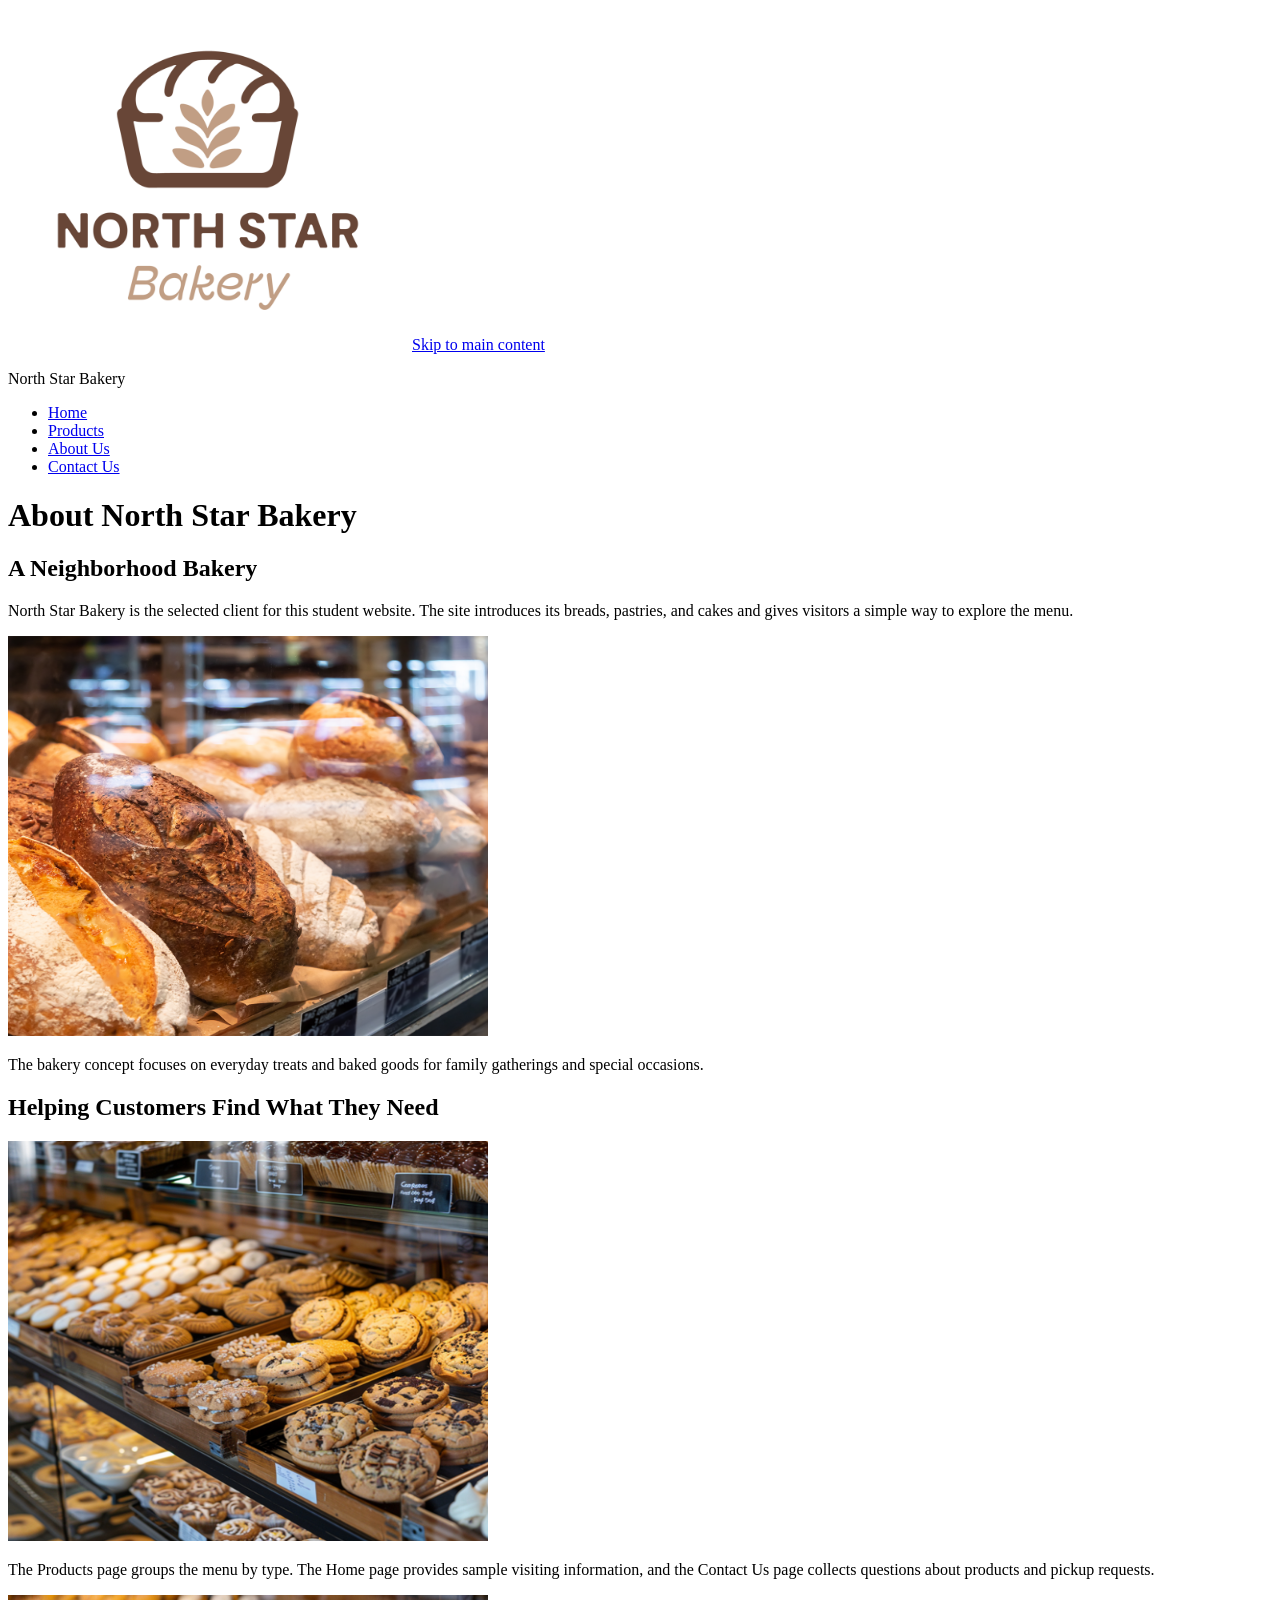
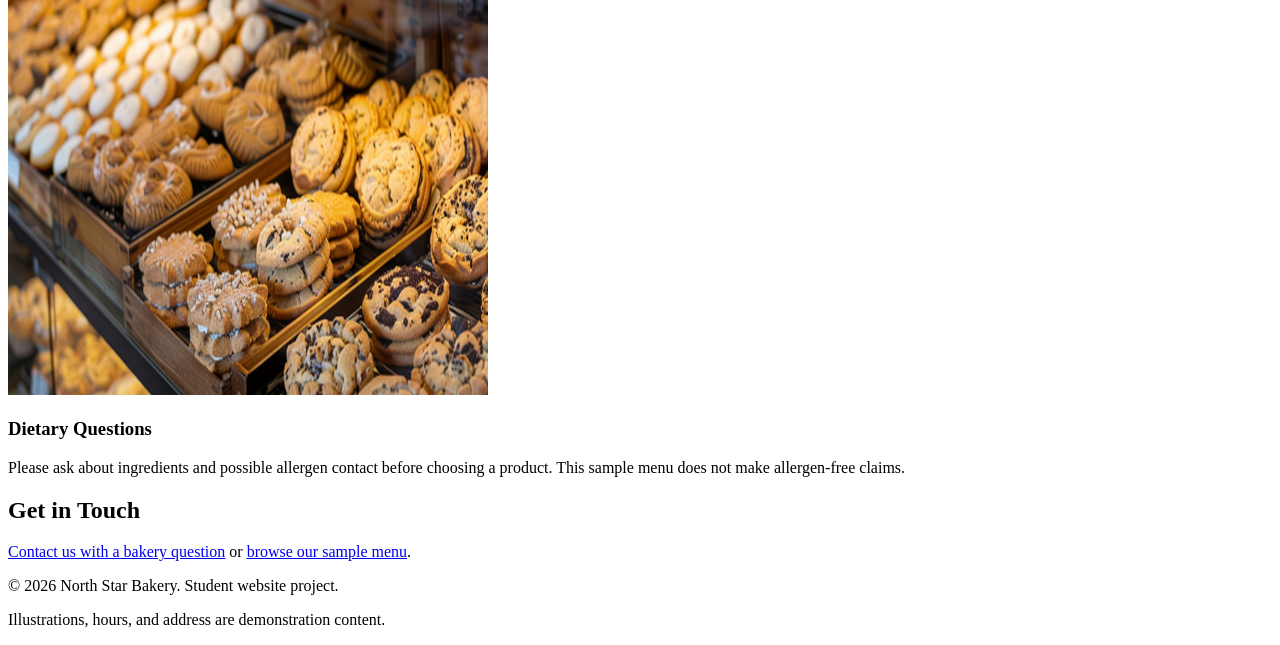
==== Bakery_C_about.html @ 2267f406 "Add files via upload" ====
<!DOCTYPE html>
<html lang="en">
<head>
  <meta charset="UTF-8">
  <meta name="viewport" content="width=device-width, initial-scale=1.0">
  <title>North Star Bakery | About Us</title>
  <source media="min-width: 100px" srcset="bakery-logo_c.png">
    <img src="bakery-logo_c.png" alt="North star bakery logo" width="400" 
          <nav aria-label="Main navigation">
</head>
<body>
  <a href="#main-content">Skip to main content</a>
  <header>
    <p>North Star Bakery</p>
    <nav aria-label="Main navigation">
      <ul>
        <li><a href="Bakery_C_index.html">Home</a></li>
        <li><a href="Bakery_C_product.html">Products</a></li>
        <li><a href="Bakery_C_about.html" aria-current="page">About Us</a></li>
        <li><a href="Bakery_C_contact.html">Contact Us</a></li>
      </ul>
    </nav>
  </header>
  <main id="main-content">
    <h1>About North Star Bakery</h1>
    <section>
      <h2>A Neighborhood Bakery</h2>
      <p>North Star Bakery is the selected client for this student
        website. The site introduces its breads, pastries, and cakes
        and gives visitors a simple way to explore the menu.</p>

        <img src="bakery-bread_c.png" width="480" height="400"
        <p> </p>
      <p>The bakery concept focuses on everyday treats and baked goods
        for family gatherings and special occasions.</p>

    </section>
    <section>
      <h2>Helping Customers Find What They Need</h2>
<p> </p>
      <img src="bakery-feature-small_c.png" width="480" height="400"
      <p></p>
      <p>The Products page groups the menu by type. The Home page
        provides sample visiting information, and the Contact Us
        page collects questions about products and pickup requests.</p>
        <p></p>
        <img src="bakery-feature-large_c.png" width="480" height="400"
        <p></p>

      <h3>Dietary Questions</h3>
      <p>Please ask about ingredients and possible allergen contact
        before choosing a product. This sample menu does not make
        allergen-free claims.</p>
    </section>
    <section>
      <h2>Get in Touch</h2>
      <p><a href="Bakery_C_contact.html">Contact us with a bakery question</a>
        or <a href="Bakery_C_product.html">browse our sample menu</a>.</p>
    </section>
  </main>
  <footer>
    <p>&copy; 2026 North Star Bakery. Student website project.</p>
    <p>Illustrations, hours, and address are demonstration content.</p>
  </footer>
</body>
</html>
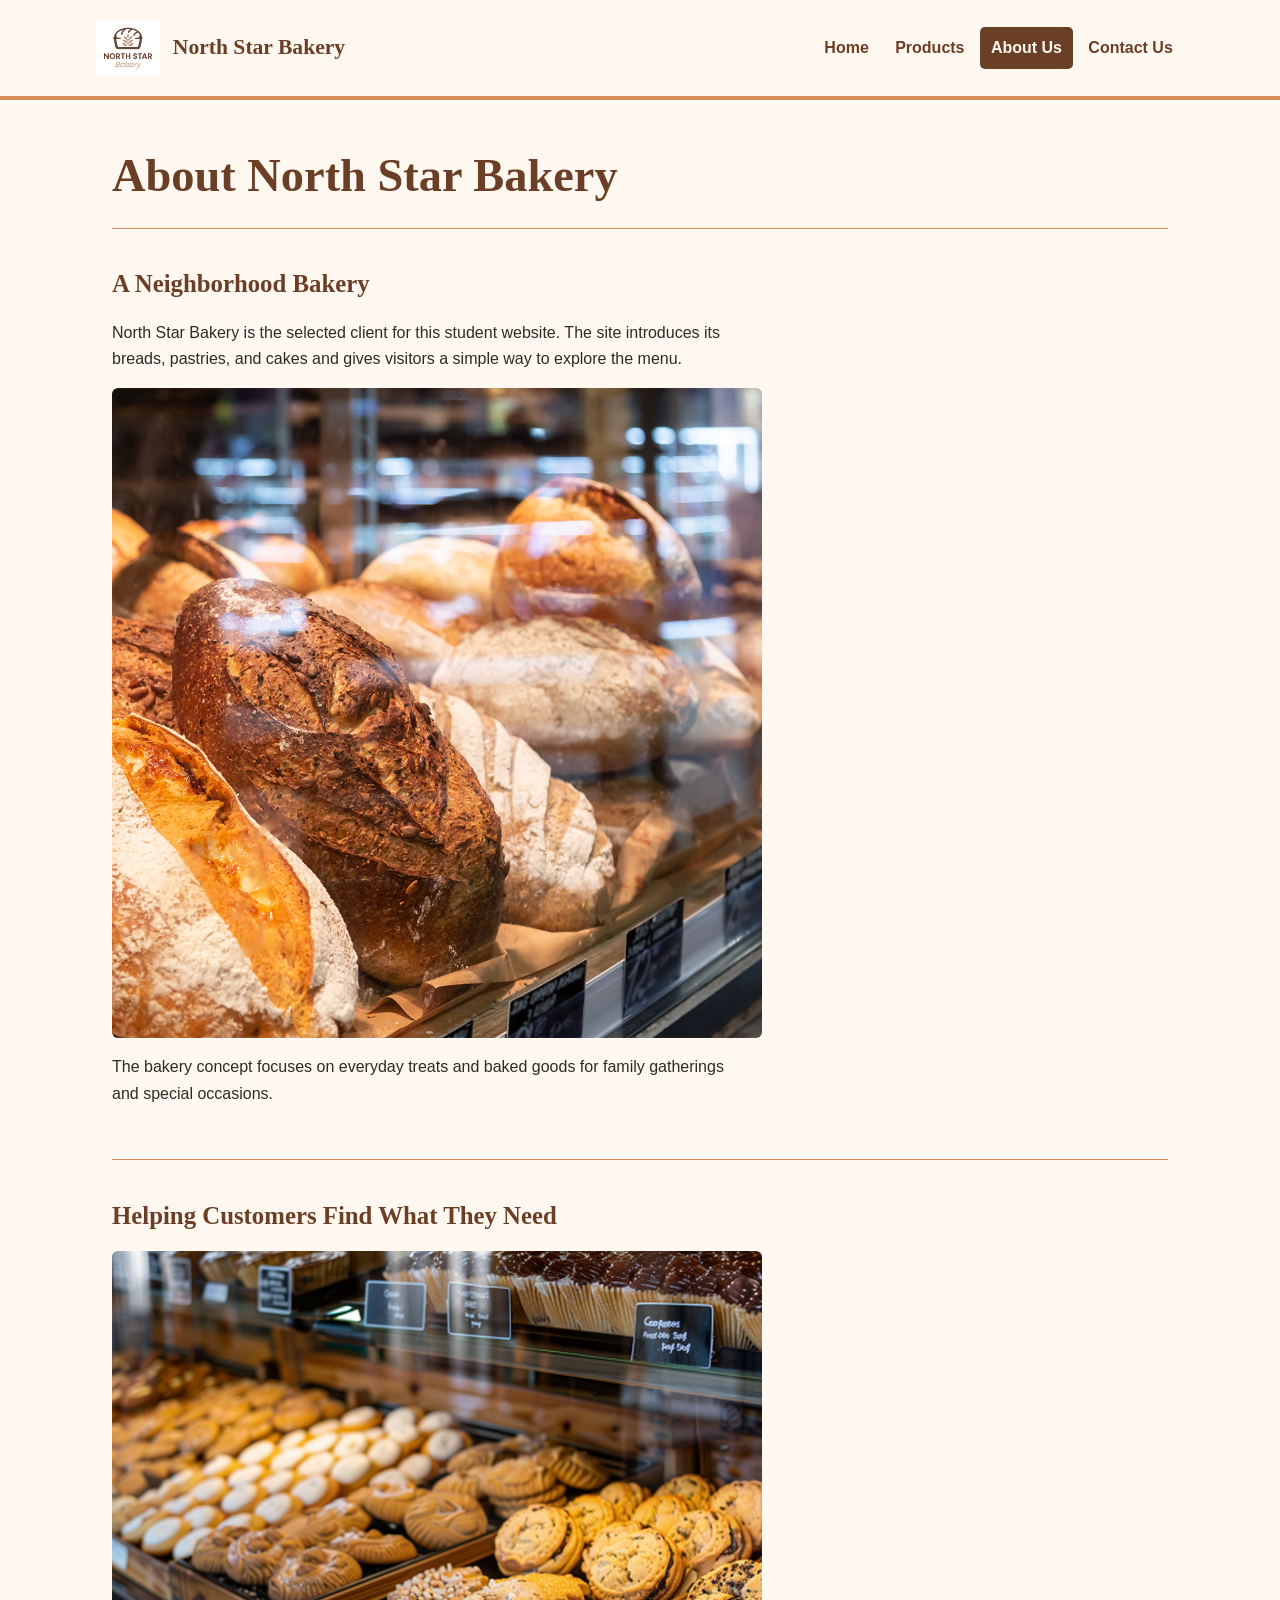
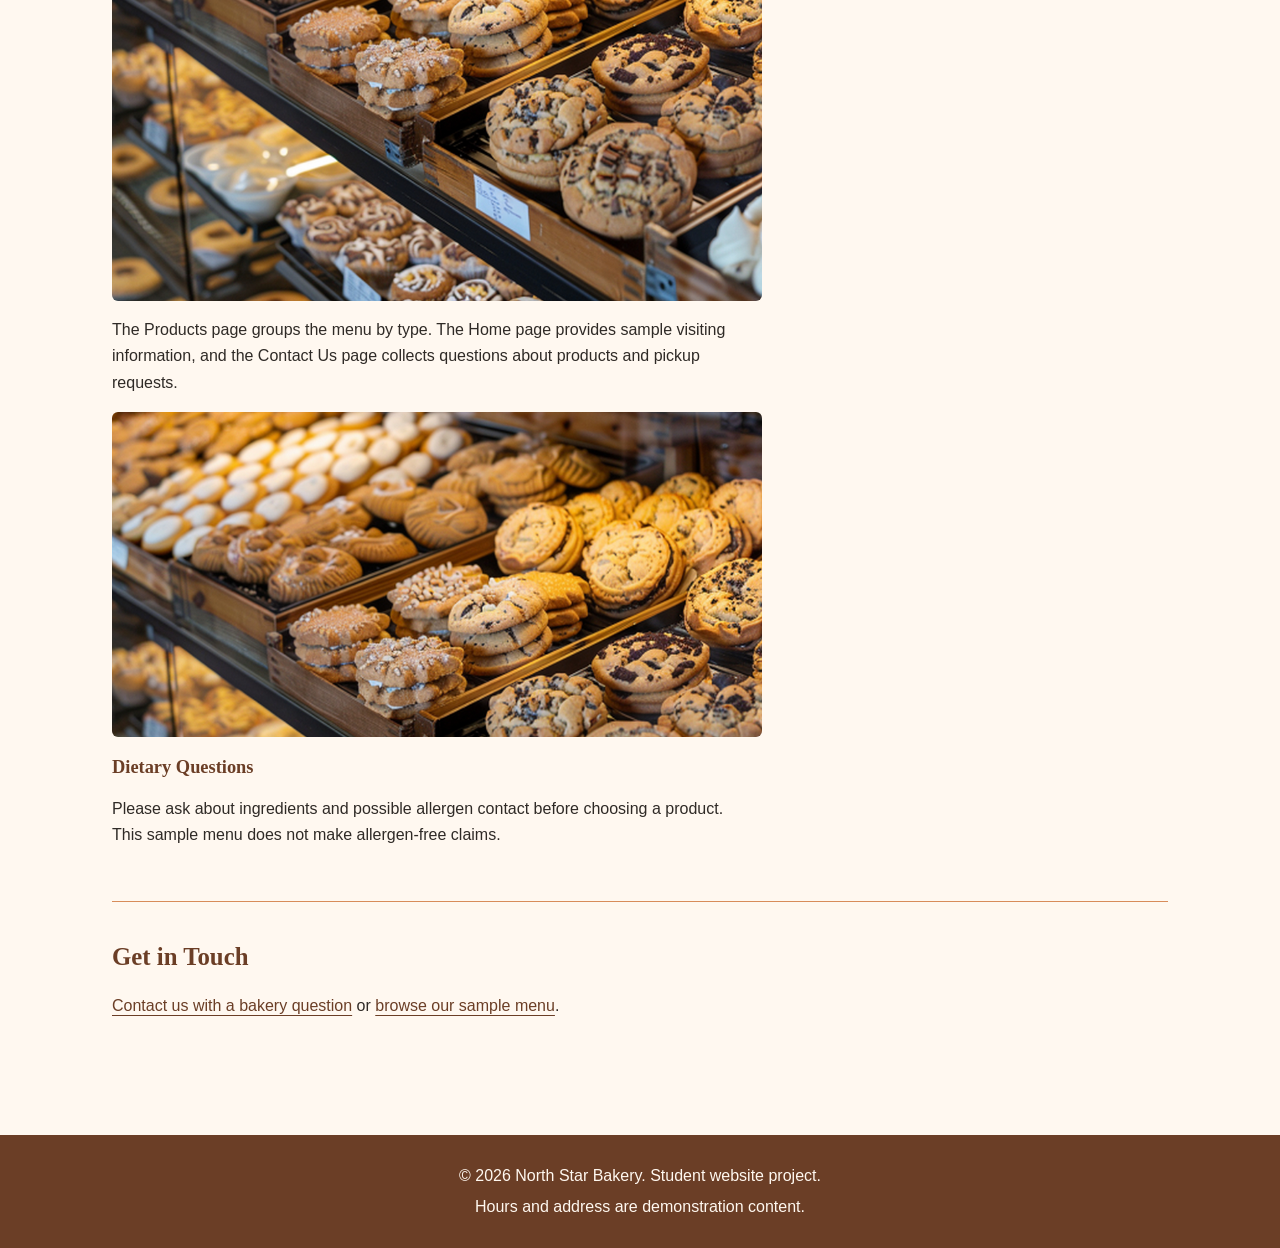
==== commit 36854735: "Add files via upload" ====
--- a/Bakery_C_about.html
+++ b/Bakery_C_about.html
@@ -1,66 +1,55 @@
-<!DOCTYPE html>
-<html lang="en">
-<head>
-  <meta charset="UTF-8">
-  <meta name="viewport" content="width=device-width, initial-scale=1.0">
-  <title>North Star Bakery | About Us</title>
-  <source media="min-width: 100px" srcset="bakery-logo_c.png">
-    <img src="bakery-logo_c.png" alt="North star bakery logo" width="400" 
-          <nav aria-label="Main navigation">
-</head>
-<body>
-  <a href="#main-content">Skip to main content</a>
-  <header>
-    <p>North Star Bakery</p>
-    <nav aria-label="Main navigation">
-      <ul>
-        <li><a href="Bakery_C_index.html">Home</a></li>
-        <li><a href="Bakery_C_product.html">Products</a></li>
-        <li><a href="Bakery_C_about.html" aria-current="page">About Us</a></li>
-        <li><a href="Bakery_C_contact.html">Contact Us</a></li>
-      </ul>
-    </nav>
-  </header>
-  <main id="main-content">
-    <h1>About North Star Bakery</h1>
-    <section>
-      <h2>A Neighborhood Bakery</h2>
-      <p>North Star Bakery is the selected client for this student
-        website. The site introduces its breads, pastries, and cakes
-        and gives visitors a simple way to explore the menu.</p>
-
-        <img src="bakery-bread_c.png" width="480" height="400"
-        <p> </p>
-      <p>The bakery concept focuses on everyday treats and baked goods
-        for family gatherings and special occasions.</p>
-
-    </section>
-    <section>
-      <h2>Helping Customers Find What They Need</h2>
-<p> </p>
-      <img src="bakery-feature-small_c.png" width="480" height="400"
-      <p></p>
-      <p>The Products page groups the menu by type. The Home page
-        provides sample visiting information, and the Contact Us
-        page collects questions about products and pickup requests.</p>
-        <p></p>
-        <img src="bakery-feature-large_c.png" width="480" height="400"
-        <p></p>
-
-      <h3>Dietary Questions</h3>
-      <p>Please ask about ingredients and possible allergen contact
-        before choosing a product. This sample menu does not make
-        allergen-free claims.</p>
-    </section>
-    <section>
-      <h2>Get in Touch</h2>
-      <p><a href="Bakery_C_contact.html">Contact us with a bakery question</a>
-        or <a href="Bakery_C_product.html">browse our sample menu</a>.</p>
-    </section>
-  </main>
-  <footer>
-    <p>&copy; 2026 North Star Bakery. Student website project.</p>
-    <p>Illustrations, hours, and address are demonstration content.</p>
-  </footer>
-</body>
-</html>
+<!DOCTYPE html>
+<html lang="en">
+<head>
+<meta charset="UTF-8">
+<meta name="viewport" content="width=device-width, initial-scale=1.0">
+<title>North Star Bakery | About Us</title>
+<link rel="stylesheet" href="styles.css">
+<script src="script.js" defer></script>
+</head>
+<body>
+  <a class="skip-link" href="#main-content">Skip to main content</a>
+  <header><div class="header-inner"><a class="brand" href="Bakery_C_index.html"><img src="bakery-logo_c.png" alt="North Star Bakery" width="80" height="80"><span>North Star Bakery</span></a><nav aria-label="Main navigation"><ul><li><a href="Bakery_C_index.html">Home</a></li><li><a href="Bakery_C_product.html">Products</a></li><li><a href="Bakery_C_about.html" aria-current="page">About Us</a></li><li><a href="Bakery_C_contact.html">Contact Us</a></li></ul></nav></div></header>
+  <main id="main-content">
+    <h1>About North Star Bakery</h1>
+    <section class="about-section">
+      <h2>A Neighborhood Bakery</h2>
+      <p>North Star Bakery is the selected client for this student
+        website. The site introduces its breads, pastries, and cakes
+        and gives visitors a simple way to explore the menu.</p>
+
+        <img src="bakery-bread_c.png" width="480" height="400" alt="Fresh bread and pastries from the bakery">
+        
+      <p>The bakery concept focuses on everyday treats and baked goods
+        for family gatherings and special occasions.</p>
+
+    </section>
+    <section class="about-section">
+      <h2>Helping Customers Find What They Need</h2>
+
+      <img src="bakery-feature-small_c.png" width="480" height="400" alt="Fresh bread and pastries from the bakery">
+      
+      <p>The Products page groups the menu by type. The Home page
+        provides sample visiting information, and the Contact Us
+        page collects questions about products and pickup requests.</p>
+        
+        <img src="bakery-feature-large_c.png" width="480" height="400" alt="Fresh bread and pastries from the bakery">
+        
+
+      <h3>Dietary Questions</h3>
+      <p>Please ask about ingredients and possible allergen contact
+        before choosing a product. This sample menu does not make
+        allergen-free claims.</p>
+    </section>
+    <section class="about-section">
+      <h2>Get in Touch</h2>
+      <p><a href="Bakery_C_contact.html">Contact us with a bakery question</a>
+        or <a href="Bakery_C_product.html">browse our sample menu</a>.</p>
+    </section>
+  </main>
+  <footer>
+    <p>&copy; 2026 North Star Bakery. Student website project.</p>
+    <p>Hours and address are demonstration content.</p>
+  </footer>
+</body>
+</html>
--- a/styles.css
+++ b/styles.css
@@ -0,0 +1,3 @@
+:root{--cream:#fff8f0;--brown:#6b3e26;--peach:#d88c5a;--charcoal:#2f2a26}
+*{box-sizing:border-box}body{margin:0;background:var(--cream);color:var(--charcoal);font-family:Arial,sans-serif;line-height:1.65}a{color:var(--brown);text-underline-offset:.25em}a:hover{text-decoration-thickness:3px}a:focus-visible,input:focus-visible,select:focus-visible,textarea:focus-visible,button:focus-visible{outline:3px solid var(--brown);outline-offset:4px}.skip-link{position:absolute;left:1rem;top:-6rem;background:var(--cream);padding:.7rem;z-index:10}.skip-link:focus{top:1rem}header{border-bottom:4px solid var(--peach)}.header-inner{max-width:1120px;margin:auto;padding:1rem;display:flex;flex-direction:column;gap:1rem}.brand{display:flex;align-items:center;gap:.8rem;font-family:Georgia,serif;font-size:1.35rem;font-weight:bold;text-decoration:none}.brand img{width:64px;height:64px;object-fit:contain}nav ul{list-style:none;display:flex;flex-direction:column;gap:.35rem;padding:0;margin:0}nav a{display:block;padding:.5rem .7rem;font-weight:bold;text-decoration:none;border-radius:5px}nav a[aria-current]{background:var(--brown);color:var(--cream)}nav a:hover{outline:2px solid var(--brown)}main{max-width:1120px;margin:auto;padding:1.25rem}h1,h2,h3{font-family:Georgia,serif;color:var(--brown);line-height:1.2}h1{font-size:2.1rem;margin:1rem 0 1.5rem}h2{font-size:1.55rem}h3{font-size:1.15rem}p{max-width:70ch}section{padding:1.25rem 0;margin:1rem 0;border-top:1px solid var(--peach)}img{max-width:100%;height:auto;display:block;border-radius:6px}section>img{width:100%;max-width:560px}picture img{width:100%;height:auto}figure{margin:0}figcaption,small{font-size:.9rem}figcaption{margin-top:.6rem}audio{max-width:100%;width:24rem}fieldset{border:1px solid var(--brown);border-radius:6px;padding:1rem;margin:1.5rem 0;min-width:0}legend{font-weight:bold;color:var(--brown);padding:0 .5rem}label{font-weight:bold}input,select,textarea{display:block;width:100%;min-width:0;font:inherit;padding:.65rem;border:1px solid var(--brown);border-radius:4px;background:var(--cream);color:var(--charcoal)}textarea{resize:vertical}small{display:block}button{font:inherit;font-weight:bold;padding:.8rem 1.25rem;background:var(--peach);color:var(--charcoal);border:2px solid var(--brown);border-radius:5px;cursor:pointer}form{max-width:760px}footer{background:var(--brown);color:var(--cream);padding:1.5rem;text-align:center;margin-top:2rem}footer p{margin:.25rem auto}.hero{display:flex;flex-direction:column;gap:.5rem}.hero p:last-child a{display:inline-block;background:var(--brown);color:var(--cream);padding:.7rem 1rem;border-radius:4px}
+@media(min-width:768px){.header-inner{flex-direction:row;align-items:center;justify-content:space-between}nav ul{flex-direction:row;flex-wrap:wrap;gap:.25rem}main{padding:2rem}h1{font-size:2.9rem}.hero{flex-direction:row;flex-wrap:wrap;column-gap:2rem;align-items:center}.hero h2{flex:1 1 100%;font-size:2rem}.hero>p{flex:1 1 36%}.hero picture{flex:1 1 55%}.hero>p:last-child{flex-basis:100%}.product-card{display:flex;flex-wrap:wrap;gap:1.5rem;align-items:center}.product-card h2{flex-basis:100%;margin-bottom:0}.product-card figure,.product-card>img{flex:1 1 45%;max-width:48%}.product-card ul{flex:1 1 45%}.about-section>img{max-width:650px}fieldset{padding:1.5rem}}
